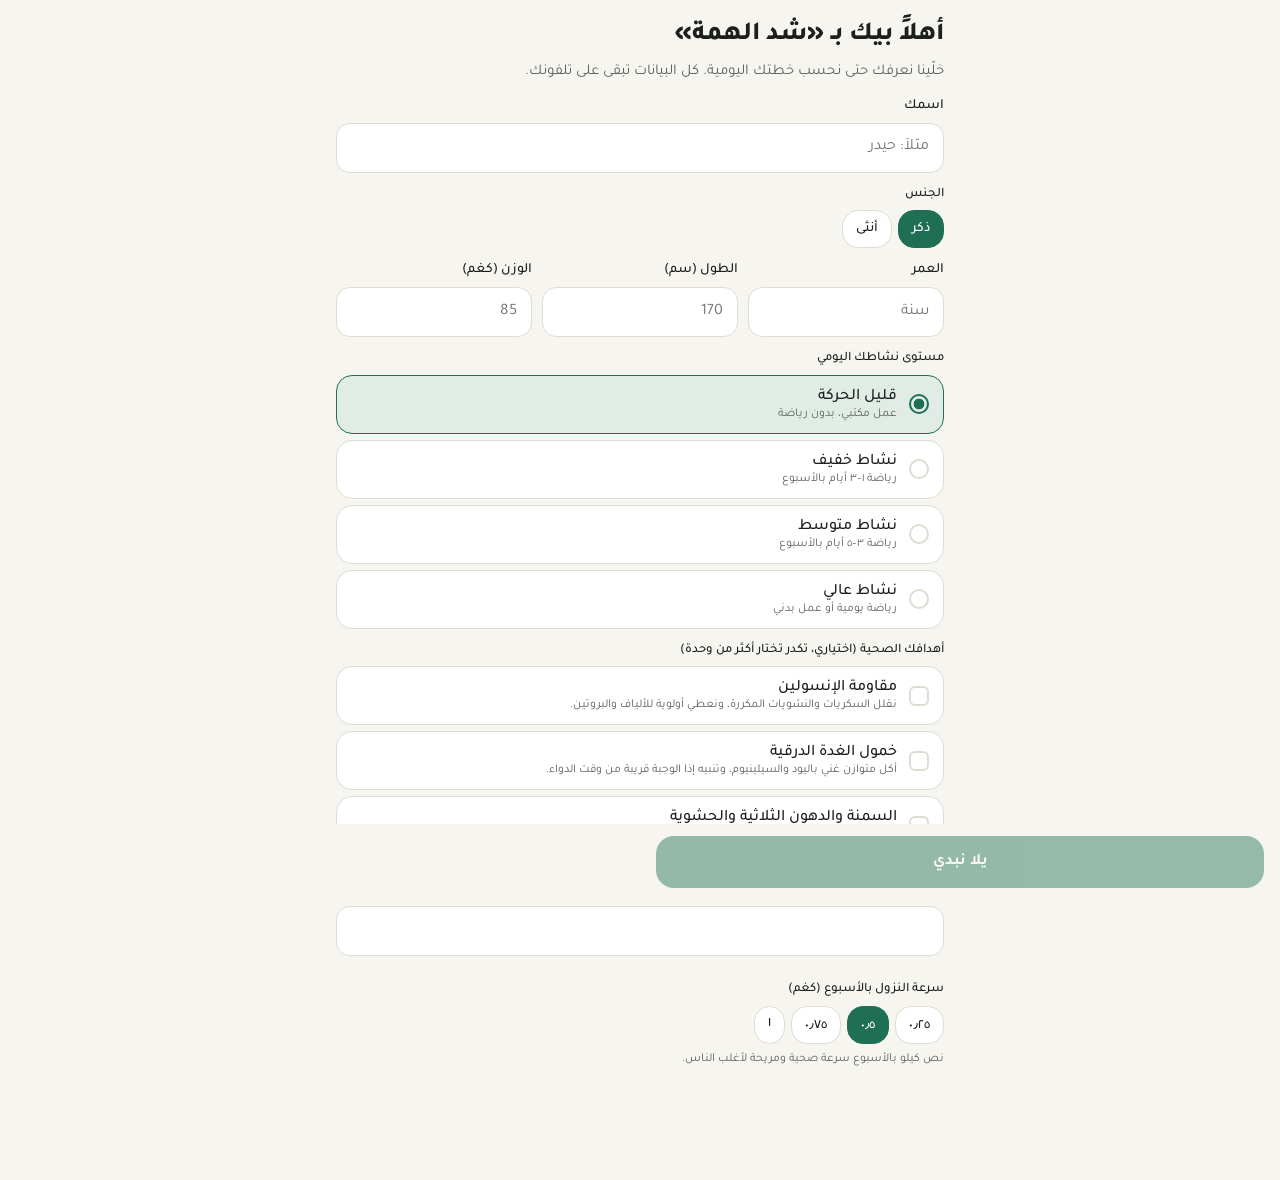
==== index.html @ 2944b9bc "Add iPhone web app (PWA) in web/, published via GitHub Pages Co-Authored-By: Claude Opus 5.5 <norepl" ====
<!doctype html>
<html lang="ar" dir="rtl">
<head>
<meta charset="utf-8">
<meta name="viewport" content="width=device-width, initial-scale=1, viewport-fit=cover">
<title>شد الهمة</title>
<meta name="description" content="حساب السعرات بالتصوير، مجاني">
<meta name="theme-color" content="#1F6F54">
<meta name="apple-mobile-web-app-capable" content="yes">
<meta name="mobile-web-app-capable" content="yes">
<meta name="apple-mobile-web-app-status-bar-style" content="default">
<meta name="apple-mobile-web-app-title" content="شد الهمة">
<meta name="format-detection" content="telephone=no">
<link rel="manifest" href="manifest.webmanifest">
<link rel="apple-touch-icon" href="icons/apple-touch-icon.png">
<link rel="icon" type="image/png" sizes="32x32" href="icons/favicon-32.png">
<link rel="stylesheet" href="css/app.css?v=1">
</head>
<body>
<div id="app"><div class="screen center muted" style="padding-top:40vh">شد الهمة…</div></div>
<noscript>هذا التطبيق يحتاج JavaScript.</noscript>
<script type="module" src="js/app.js?v=1"></script>
</body>
</html>
---- css/app.css ----
@font-face { font-family: Tajawal; src: url(../fonts/tajawal_regular.ttf); font-weight: 400; font-display: swap; }
@font-face { font-family: Tajawal; src: url(../fonts/tajawal_medium.ttf); font-weight: 500; font-display: swap; }
@font-face { font-family: Tajawal; src: url(../fonts/tajawal_bold.ttf); font-weight: 700; font-display: swap; }
@font-face { font-family: Tajawal; src: url(../fonts/tajawal_extrabold.ttf); font-weight: 800; font-display: swap; }

:root {
  --green: #1F6F54; --green-dark: #164F3C; --green-soft: #E1ECE6;
  --ink: #1B1F1D; --hero: #1B1F1D; --muted: #5B625E; --on-dark-muted: #C9CFCB;
  --ground: #F6F5F0; --card: #FFFFFF; --line: #ECEAE2; --border: #DEDCD3;
  --orange: #C2611F; --orange-text: #7A3E0F; --orange-soft: #FBEBD9;
  --red: #B3392E; --red-text: #8E2A22; --red-soft: #F9E3E1;
  --good-border: #B9D6C7; --warn-border: #EBC9A3; --bad-border: #E8B4AE;
  --info-bg: #E6EBF5; --info-text: #1F3766; --skeleton: #E7E5DD;
  --star: #E0A030;
  --safe-top: env(safe-area-inset-top, 0px);
  --safe-bottom: env(safe-area-inset-bottom, 0px);
  color-scheme: light;
}
@media (prefers-color-scheme: dark) {
  :root:not([data-theme="light"]) {
    --green: #2F8F6C; --green-dark: #A8E3C8; --green-soft: #1E3A30;
    --ink: #ECEFED; --hero: #26302B; --muted: #A3ABA6;
    --ground: #121514; --card: #1C211F; --line: #2C3330; --border: #3A423E;
    --orange: #E08A4F; --orange-text: #F2C29A; --orange-soft: #3A2A1C;
    --red: #E0675C; --red-text: #F2B1AA; --red-soft: #3B2220;
    --good-border: #2F5A49; --warn-border: #5A4128; --bad-border: #5C3330;
    --info-bg: #1E2638; --info-text: #C9D6F2; --skeleton: #2A312E;
    color-scheme: dark;
  }
}
:root[data-theme="dark"] {
  --green: #2F8F6C; --green-dark: #A8E3C8; --green-soft: #1E3A30;
  --ink: #ECEFED; --hero: #26302B; --muted: #A3ABA6;
  --ground: #121514; --card: #1C211F; --line: #2C3330; --border: #3A423E;
  --orange: #E08A4F; --orange-text: #F2C29A; --orange-soft: #3A2A1C;
  --red: #E0675C; --red-text: #F2B1AA; --red-soft: #3B2220;
  --good-border: #2F5A49; --warn-border: #5A4128; --bad-border: #5C3330;
  --info-bg: #1E2638; --info-text: #C9D6F2; --skeleton: #2A312E;
  color-scheme: dark;
}

* { box-sizing: border-box; -webkit-tap-highlight-color: transparent; }
html, body { margin: 0; padding: 0; }
body {
  font-family: Tajawal, -apple-system, system-ui, sans-serif;
  background: var(--ground); color: var(--ink);
  font-size: 15px; line-height: 1.5;
  -webkit-text-size-adjust: 100%;
  overscroll-behavior-y: none;
}
button, input, textarea, select { font-family: inherit; font-size: 16px; color: inherit; }
button { cursor: pointer; }
a { color: var(--green); }

#app { min-height: 100dvh; display: flex; flex-direction: column; }
.screen { flex: 1; padding: calc(var(--safe-top) + 16px) 16px calc(var(--safe-bottom) + 96px); max-width: 640px; width: 100%; margin: 0 auto; }
.screen.no-tabs { padding-bottom: calc(var(--safe-bottom) + 100px); }
.stack { display: flex; flex-direction: column; gap: 12px; }
.stack-s { display: flex; flex-direction: column; gap: 6px; }
.row { display: flex; align-items: center; gap: 10px; }
.row.top { align-items: flex-start; }
.grow { flex: 1; min-width: 0; }
.wrap { flex-wrap: wrap; }
.center { text-align: center; }
.muted { color: var(--muted); }
.small { font-size: 13px; }
.xs { font-size: 12px; }
.bold { font-weight: 700; }
.semi { font-weight: 500; }
.ellipsis { white-space: nowrap; overflow: hidden; text-overflow: ellipsis; }
h1 { font-size: 26px; font-weight: 800; margin: 0; }
h2 { font-size: 19px; font-weight: 700; margin: 0; }
h3 { font-size: 16px; font-weight: 700; margin: 0; }
p { margin: 0; }

.card { background: var(--card); border: 1px solid var(--line); border-radius: 18px; padding: 16px; }
.card.tight { padding: 12px 14px; }
.hero { background: var(--hero); color: #fff; border-radius: 22px; padding: 18px; }
.hero .muted { color: var(--on-dark-muted); }
.soft { background: var(--green-soft); color: var(--green-dark); border-radius: 16px; padding: 14px; }
.warn { background: var(--orange-soft); color: var(--orange-text); border-radius: 14px; padding: 12px 14px; }
.error { background: var(--red-soft); color: var(--red-text); border-radius: 14px; padding: 12px 14px; }
.info { background: var(--info-bg); color: var(--info-text); border-radius: 14px; padding: 12px 14px; }

.btn {
  display: inline-flex; align-items: center; justify-content: center; gap: 8px;
  min-height: 52px; padding: 0 18px; border-radius: 18px; border: 0;
  background: var(--green); color: #fff; font-weight: 700; font-size: 16px; width: 100%;
}
.btn:disabled { opacity: .45; }
.btn.outline { background: transparent; color: var(--green); border: 1.5px solid var(--border); font-weight: 500; min-height: 48px; }
.btn.ghost { background: transparent; color: var(--muted); min-height: 40px; width: auto; font-weight: 500; }
.btn.small { min-height: 40px; font-size: 14px; border-radius: 14px; padding: 0 12px; }
.btn.danger { color: var(--red); }
.btn svg { width: 20px; height: 20px; flex: none; }
.icon-btn {
  width: 44px; height: 44px; border-radius: 50%; border: 0; background: var(--card);
  display: inline-flex; align-items: center; justify-content: center; color: var(--ink); flex: none;
}
.icon-btn.plain { background: transparent; color: var(--muted); width: 40px; height: 40px; }
.icon-btn.green { background: var(--green); color: #fff; }
.icon-btn svg { width: 22px; height: 22px; }

.field { display: flex; flex-direction: column; gap: 6px; }
.field label { font-size: 14px; font-weight: 500; }
.input, textarea.input, select.input {
  width: 100%; min-height: 50px; border-radius: 14px; border: 1.5px solid var(--border);
  background: var(--card); padding: 10px 14px; outline: none;
}
textarea.input { min-height: 110px; resize: vertical; line-height: 1.6; }
.input:focus { border-color: var(--green); }
.hint { font-size: 12px; color: var(--muted); }

.chips { display: flex; gap: 6px; flex-wrap: wrap; }
.chip {
  border: 1.5px solid var(--border); background: var(--card); color: var(--ink);
  border-radius: 16px; padding: 8px 13px; font-size: 14px; font-weight: 500; min-height: 38px;
}
.chip.on { background: var(--green); border-color: var(--green); color: #fff; }
.choice {
  display: flex; align-items: center; gap: 12px; text-align: start; width: 100%;
  border: 1.5px solid var(--border); background: var(--card); border-radius: 16px; padding: 12px 14px;
}
.choice.on { border-color: var(--green); background: var(--green-soft); }
.choice .dot { width: 20px; height: 20px; border-radius: 50%; border: 2px solid var(--border); flex: none; }
.choice.on .dot { border-color: var(--green); background: radial-gradient(var(--green) 45%, transparent 50%); }
.choice.check .dot { border-radius: 6px; }
.choice.check.on .dot { background: var(--green); box-shadow: inset 0 0 0 3px var(--green-soft); }

.badge { display: inline-block; border-radius: 10px; padding: 3px 9px; font-size: 12px; font-weight: 700; white-space: nowrap; }
.badge.GOOD { background: var(--green-soft); color: var(--green-dark); }
.badge.OK_WITH_CHANGES { background: var(--orange-soft); color: var(--orange-text); }
.badge.NOT_SUITABLE { background: var(--red-soft); color: var(--red-text); }

.meal { display: flex; align-items: center; gap: 12px; }
.thumb { width: 56px; height: 56px; border-radius: 14px; background: var(--orange-soft); flex: none; object-fit: cover; display: flex; align-items: center; justify-content: center; color: var(--orange); }
.thumb svg { width: 26px; height: 26px; }
.kcal { font-weight: 700; font-size: 16px; }

.ring-wrap { position: relative; width: 150px; height: 150px; flex: none; }
.ring-wrap svg { width: 150px; height: 150px; transform: rotate(-90deg); }
.ring-label { position: absolute; inset: 0; display: flex; flex-direction: column; align-items: center; justify-content: center; }
.bar { height: 8px; background: rgba(255,255,255,.15); border-radius: 6px; overflow: hidden; }
.card .bar { background: var(--line); }
.bar > i { display: block; height: 100%; background: var(--green); border-radius: 6px; }

.tabs {
  position: fixed; bottom: 0; left: 0; right: 0; z-index: 20;
  background: var(--card); border-top: 1px solid var(--line);
  display: flex; justify-content: space-around; padding: 8px 6px calc(var(--safe-bottom) + 8px);
}
.tab { background: none; border: 0; display: flex; flex-direction: column; align-items: center; gap: 2px; color: var(--muted); font-size: 12px; padding: 0 10px; min-width: 64px; }
.tab .pill { width: 60px; height: 32px; border-radius: 16px; display: flex; align-items: center; justify-content: center; }
.tab svg { width: 22px; height: 22px; }
.tab.on { color: var(--green); font-weight: 700; }
.tab.on .pill { background: var(--green-soft); }

.bottom-bar {
  position: fixed; bottom: 0; left: 0; right: 0; z-index: 20;
  background: var(--ground); padding: 12px 16px calc(var(--safe-bottom) + 12px);
}
.bottom-bar > * { max-width: 608px; margin: 0 auto; }

.header { display: flex; align-items: center; gap: 12px; }
.header .grow h1, .header .grow h2 { line-height: 1.25; }

.cal { display: grid; grid-template-columns: repeat(7, 1fr); gap: 6px 0; text-align: center; }
.cal .dow { font-size: 12px; color: var(--muted); padding-bottom: 4px; }
.cal .day { width: 38px; height: 38px; margin: 0 auto; border-radius: 50%; display: flex; align-items: center; justify-content: center; font-size: 14px; font-weight: 500; border: 2px solid transparent; background: none; padding: 0; color: var(--ink); }
.cal .day.out { color: var(--muted); opacity: .5; }
.cal .day.sel { border-color: var(--ink); }
.cal .day.today { border-color: var(--green); }
.legend { display: flex; gap: 12px; flex-wrap: wrap; font-size: 12px; color: var(--muted); }
.legend i { display: inline-block; width: 10px; height: 10px; border-radius: 50%; margin-inline-end: 4px; vertical-align: middle; }

.skeleton { background: var(--skeleton); border-radius: 12px; animation: pulse 1.3s ease-in-out infinite; }
@keyframes pulse { 50% { opacity: .5; } }
.spinner { width: 22px; height: 22px; border-radius: 50%; border: 3px solid var(--green-soft); border-top-color: var(--green); animation: spin .8s linear infinite; }
@keyframes spin { to { transform: rotate(360deg); } }

.toast {
  position: fixed; left: 16px; right: 16px; bottom: calc(var(--safe-bottom) + 92px); z-index: 50;
  max-width: 560px; margin: 0 auto; background: var(--hero); color: #fff; padding: 12px 16px; border-radius: 14px;
  font-weight: 500; box-shadow: 0 8px 24px rgba(0,0,0,.2); text-align: center;
}
.modal-bg { position: fixed; inset: 0; background: rgba(0,0,0,.45); z-index: 40; display: flex; align-items: flex-end; justify-content: center; }
.modal { background: var(--ground); width: 100%; max-width: 640px; max-height: 88dvh; overflow: auto; border-radius: 22px 22px 0 0; padding: 18px 16px calc(var(--safe-bottom) + 18px); }
.preview-img { width: 100%; max-height: 260px; object-fit: cover; border-radius: 18px; display: block; }
.item-row { display: flex; align-items: center; gap: 8px; }
.stepper { display: inline-flex; align-items: center; gap: 2px; }
.stepper button { width: 32px; height: 32px; border-radius: 50%; border: 1.5px solid var(--border); background: var(--card); font-size: 18px; line-height: 1; display: inline-flex; align-items: center; justify-content: center; padding: 0; }
.num { font-variant-numeric: tabular-nums; }
.step-num { width: 26px; height: 26px; border-radius: 50%; background: var(--green-soft); color: var(--green-dark); font-weight: 700; font-size: 13px; display: flex; align-items: center; justify-content: center; flex: none; }
.link-chip { display: flex; align-items: center; gap: 8px; justify-content: center; padding: 12px; border-radius: 16px; background: var(--card); border: 1px solid var(--line); font-weight: 500; color: var(--ink); }
.link-chip svg { width: 20px; height: 20px; color: var(--green); }
.check-row { display: flex; align-items: center; gap: 10px; }
.check-row input[type=checkbox] { width: 22px; height: 22px; accent-color: var(--green); }
.done { text-decoration: line-through; color: var(--muted); }
.rate { display: flex; align-items: center; gap: 2px; font-size: 12px; color: var(--muted); }
.rate button { background: none; border: 0; width: 34px; height: 34px; border-radius: 50%; color: var(--muted); display: inline-flex; align-items: center; justify-content: center; }
.rate button svg { width: 18px; height: 18px; }
.rate button.up { color: var(--green); }
.rate button.down { color: var(--orange); }
hr.sep { border: 0; border-top: 1px solid var(--line); margin: 6px 0; }
.chart svg { width: 100%; height: 180px; display: block; }
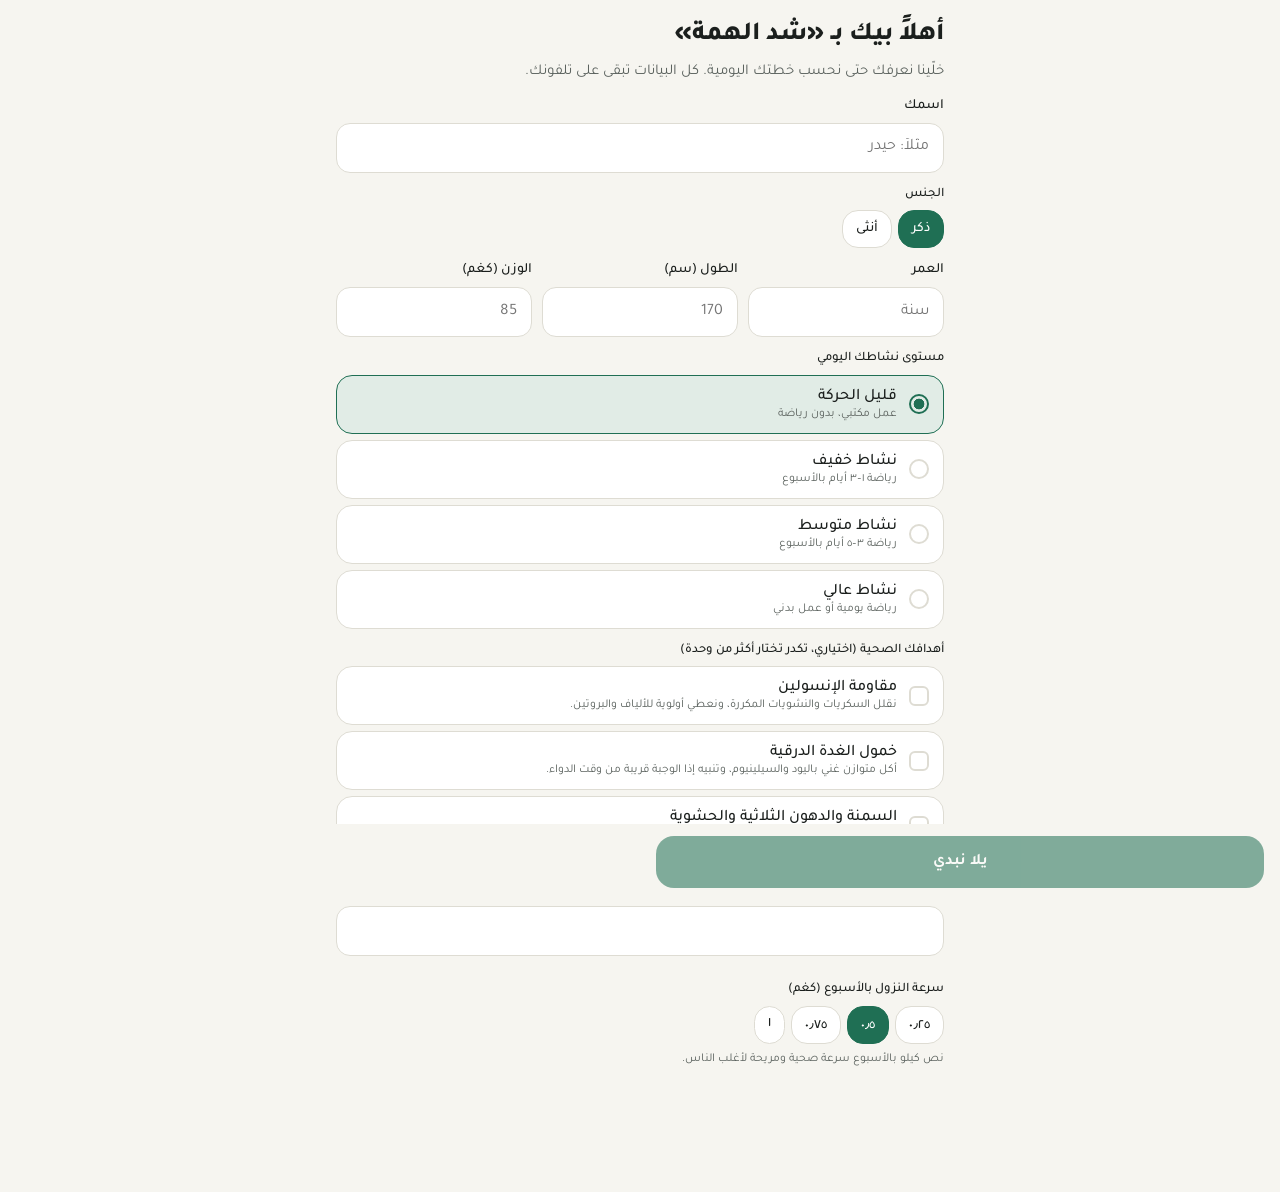
==== commit 87eed21c: "Web: onboarding button always tappable, explains which field is missing Co-Authored-By: Claude Opus " ====
--- a/index.html
+++ b/index.html
@@ -14,11 +14,11 @@
 <link rel="manifest" href="manifest.webmanifest">
 <link rel="apple-touch-icon" href="icons/apple-touch-icon.png">
 <link rel="icon" type="image/png" sizes="32x32" href="icons/favicon-32.png">
-<link rel="stylesheet" href="css/app.css?v=1">
+<link rel="stylesheet" href="css/app.css?v=2">
 </head>
 <body>
 <div id="app"><div class="screen center muted" style="padding-top:40vh">شد الهمة…</div></div>
 <noscript>هذا التطبيق يحتاج JavaScript.</noscript>
-<script type="module" src="js/app.js?v=1"></script>
+<script type="module" src="js/app.js?v=2"></script>
 </body>
 </html>
